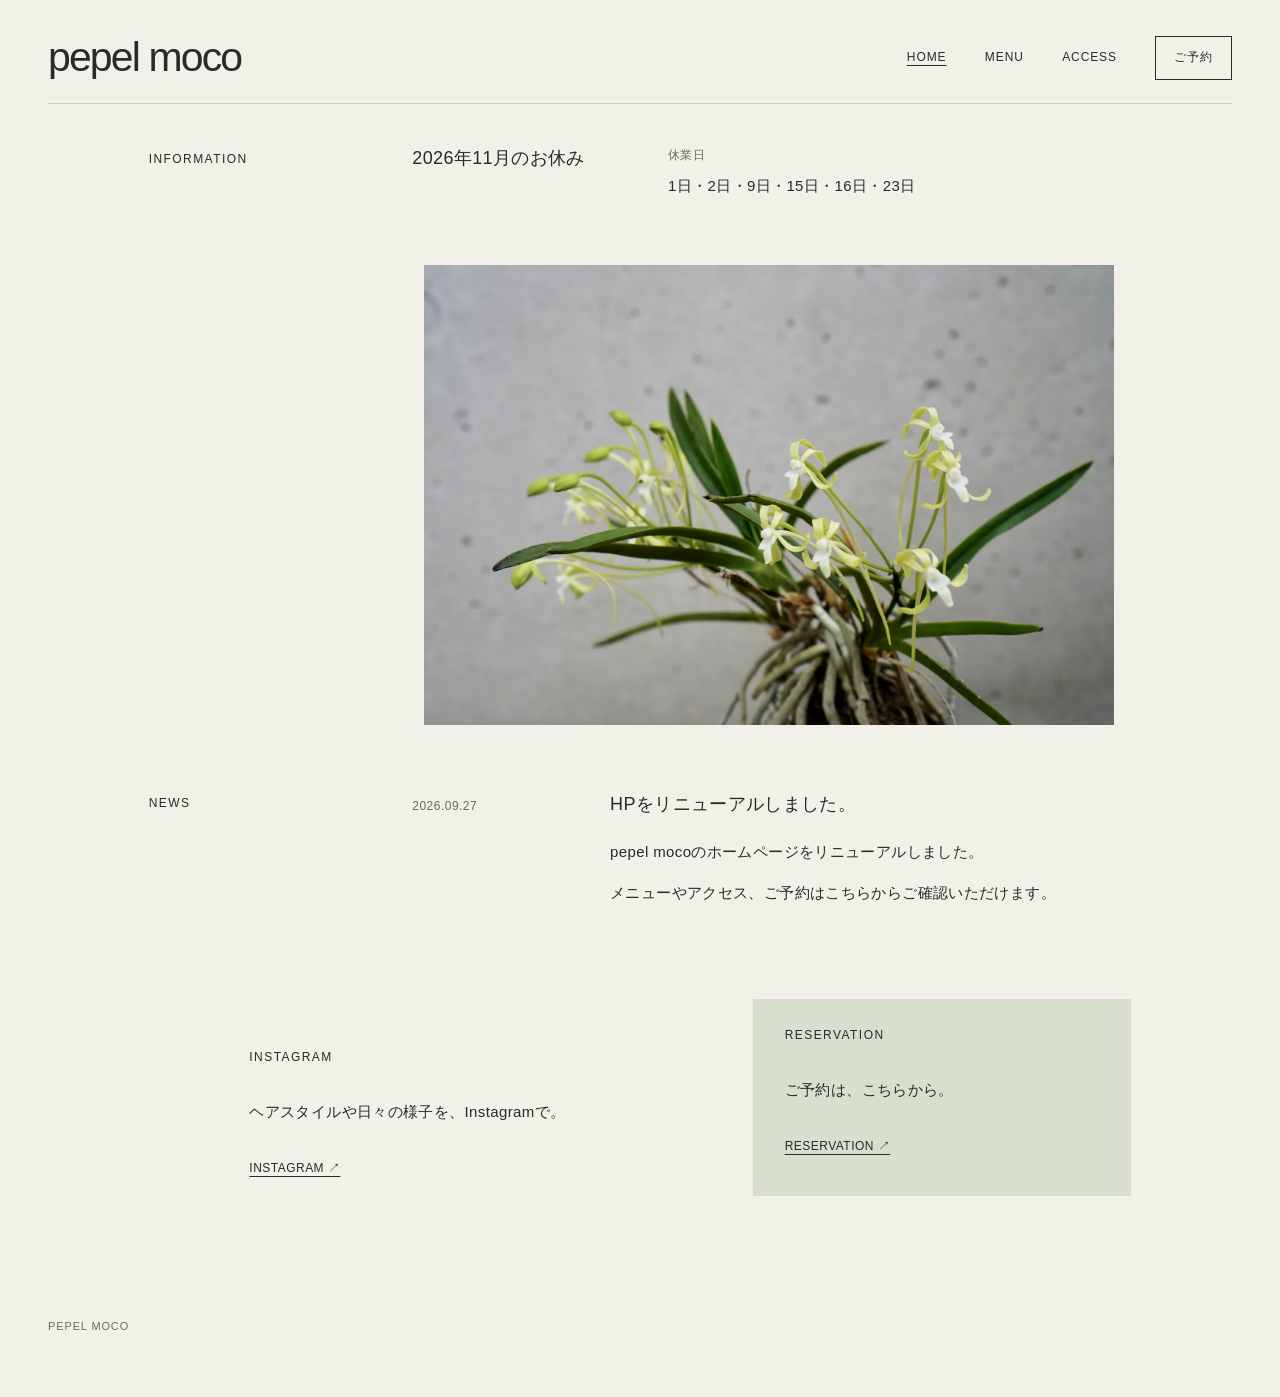
==== index.html @ 018e43db "Update November 2026 salon closure dates" ====
<!doctype html>
<html lang="ja">
<head>
  <meta charset="utf-8">
  <meta name="viewport" content="width=device-width, initial-scale=1, viewport-fit=cover">
  <meta name="description" content="福井の美容室 pepel moco。お休みのお知らせ、メニュー、アクセス、予約のご案内。">
  <title>pepel moco | HAIR SALON / FUKUI / TSURUGA</title>
  <link rel="stylesheet" href="assets/style.css">
</head>
<body class="home">
  <a class="skip-link" href="#main">本文へ移動</a>
  <header class="site-header">
    <h1 class="site-title"><a href="index.html">pepel moco</a></h1>
    <nav class="navigation" aria-label="メインナビゲーション">
      <a href="index.html" aria-current="page">HOME</a>
      <a href="menu.html">MENU</a>
      <a href="access.html">ACCESS</a>
      <a href="reservation.html">ご予約</a>
    </nav>
  </header>
  <main id="main" class="content" tabindex="-1">
    <section class="section information" aria-labelledby="information-title">
      <h2 class="section-title" id="information-title">INFORMATION</h2>
      <!-- INFORMATION EDIT START: pepel コマンドで自動更新 -->
    <article class="notice">
      <h3>2026年11月のお休み</h3>
      <dl class="details">
        <div><dt>休業日</dt><dd>1日・2日・9日・15日・16日・23日</dd></div>
      </dl>
    </article>
    <!-- INFORMATION EDIT END -->
    </section>

    <div class="photo-section">
      <img class="shop-photo" src="assets/images/shop-flower.webp" alt="pepel moco 店内の蘭" width="1800" height="1200" decoding="async">
    </div>

    <section class="section" id="news" aria-labelledby="news-title">
    <h2 class="section-title" id="news-title">NEWS</h2>

    <!-- NEWS EDIT START -->
    <article class="notice">
      <p class="news-date">2026.09.27</p>
      <h3>HPをリニューアルしました。</h3>
      <p>pepel mocoのホームページをリニューアルしました。</p>
      <p>メニューやアクセス、ご予約はこちらからご確認いただけます。</p>
    </article>


    <!-- NEWS EDIT END -->

  </section>

    <section class="section instagram-section" id="instagram" aria-labelledby="instagram-title">
      <h2 class="section-title" id="instagram-title">INSTAGRAM</h2>
      <p>ヘアスタイルや日々の様子を、Instagramで。</p>
      <!-- INSTAGRAM URL: 公式アカウントのリンク先。 -->
      <a class="text-link" href="https://www.instagram.com/pepelmocohair/">INSTAGRAM ↗</a>
    </section>

    <section class="section booking-section" id="reservation" aria-labelledby="reservation-title">
      <h2 class="section-title" id="reservation-title">RESERVATION</h2>
      <p>ご予約は、こちらから。</p>
      <a class="text-link" href="reservation.html">RESERVATION ↗</a>
    </section>
  </main>
  <footer class="site-footer">
    <p>PEPEL MOCO</p>
  </footer>
</body>
</html>
---- assets/style.css ----
/* pepel moco — static site */
:root {
  color-scheme: light;
  --paper: #f1f0e9;
  --ink: #292b27;
  --muted: #686a62;
  --rule: #cecec5;
  --accent: #d9dfcf;
}
* { box-sizing: border-box; }
html { scroll-padding-top: 24px; }
body {
  margin: 0;
  padding-bottom: 0;
  background: var(--paper);
  color: var(--ink);
  font-family: -apple-system, BlinkMacSystemFont, "Helvetica Neue", Arial, sans-serif;
  font-size: 15px;
  line-height: 1.9;
  letter-spacing: .025em;
  overflow-wrap: anywhere;
}
a { color: inherit; text-underline-offset: .3em; }
a:hover { text-decoration-thickness: 2px; }
a:focus-visible { outline: 2px solid currentColor; outline-offset: 4px; }
p { margin: 0 0 20px; }
.site-header, .content, .site-footer { width: min(1380px, calc(100% - 96px)); margin-inline: auto; }
.site-header { display: flex; align-items: center; justify-content: space-between; gap: 32px; padding: 34px 0 22px; border-bottom: 1px solid var(--rule); }
.site-title { margin: 0; font-size: clamp(32px, 3.2vw, 42px); font-weight: 500; letter-spacing: -.045em; line-height: 1.15; }
.site-title a { text-decoration: none; }
.navigation { display: flex; align-items: center; gap: clamp(25px, 3vw, 48px); font-size: 12px; letter-spacing: .075em; }
.navigation a { display: inline-flex; align-items: center; min-height: 44px; text-decoration: none; }
.navigation a[aria-current="page"], .navigation a:hover { text-decoration: underline; }
.navigation a:last-child { padding: 0 18px; border: 1px solid var(--ink); }
.content { margin-top: 40px; margin-bottom: 120px; }
.section { scroll-margin-top: 24px; }
.section-title, .page-title { margin: 0 0 32px; font-size: 12px; font-weight: 500; letter-spacing: .12em; line-height: 1.4; }
.page-title { font-size: 30px; letter-spacing: -.02em; margin-bottom: 54px; }
.home .content { display: grid; grid-template-columns: repeat(12, minmax(0, 1fr)); column-gap: 24px; }
.photo-section { grid-column: 1 / -1; }
.shop-photo { display: block; width: min(690px, 80%); height: auto; margin-left: auto; margin-right: 10%; }
.information { grid-column: 2 / 12; display: grid; grid-template-columns: 1fr 3fr; gap: 24px; align-items: start; margin: 0 0 65px; }
.information .section-title { margin: 7px 0 0; }
.information .notice { display: grid; grid-template-columns: minmax(180px, 1fr) 2fr; gap: 24px; }
.information .notice h3 { margin: 0; }
.notice h3 { margin: 0 0 18px; font-size: 18px; line-height: 1.65; letter-spacing: .02em; font-weight: 500; }
.notice p { max-width: 36em; margin-bottom: 12px; }
.notice .news-date { margin-bottom: 10px; color: var(--muted); font-size: 12px; letter-spacing: .04em; }
.details { margin: 18px 0 28px; }
.details > div { display: grid; grid-template-columns: minmax(0, 1fr) minmax(0, 2fr); gap: 20px; padding: 15px 0; border-bottom: 1px solid var(--rule); }
dt, dd { margin: 0; }
.information .details { margin: 0; }
.information .details > div { display: block; padding: 0; border: 0; }
.information dt { color: var(--muted); font-size: 12px; margin-bottom: 5px; }
.information dd { line-height: 1.9; }
.home #news { grid-column: 2 / 12; display: grid; grid-template-columns: 1fr 3fr; gap: 24px; margin-top: 65px; }
#news .section-title { margin-top: 5px; }
#news .notice { display: grid; grid-template-columns: minmax(110px, 1fr) 3fr; column-gap: 24px; align-content: start; }
#news .news-date { grid-column: 1; grid-row: 1 / span 3; margin-top: 5px; }
#news .notice h3, #news .notice p:not(.news-date) { grid-column: 2; }
.instagram-section { grid-column: 3 / 7; margin-top: 130px; }
.booking-section { grid-column: 8 / 12; margin-top: 80px; padding: 28px 32px; background: var(--accent); }
.text-link { display: inline-flex; align-items: center; min-height: 44px; font-size: 12px; letter-spacing: .04em; }
.inner-page .content { max-width: 900px; }
.inner-page .section { max-width: 720px; }
.inner-page .section + .section { margin-top: 70px; }
.menu-category { margin: 48px 0 0; font-size: 13px; font-weight: 500; letter-spacing: .08em; }
.first-visit-title { margin: 0 0 12px; }
.menu-prices > div { grid-template-columns: minmax(0, 1fr) max-content; }
.menu-prices dd { text-align: right; white-space: nowrap; }
.note { font-size: 13px; color: var(--muted); }
.site-footer { padding: 0 0 40px; font-size: 11px; letter-spacing: .08em; color: var(--muted); }
.skip-link { position: fixed; top: 12px; left: 12px; z-index: 20; padding: 12px; background: var(--paper); transform: translateY(-200%); }
.skip-link:focus { transform: translateY(0); }
@media (max-width: 700px) {
  .site-header, .content, .site-footer { width: calc(100% - 40px); }
  .site-header { display: block; padding: 25px 0 12px; }
  .site-title { font-size: 32px; }
  .navigation { padding-top: 18px; gap: 8px; justify-content: space-between; font-size: 11px; }
  .navigation a:last-child { padding: 0 12px; }
  .content { margin-top: 32px; margin-bottom: 100px; }
  .home .content { grid-template-columns: repeat(4, minmax(0, 1fr)); column-gap: 12px; }
  .photo-section { grid-column: 1 / 5; }
  .shop-photo { width: 86%; margin-left: auto; margin-right: 4%; }
  .information { grid-column: 1 / 5; display: block; margin: 0 0 45px; }
  .information .section-title { margin: 0 0 20px; }
  .information .notice { display: block; margin-left: 12%; }
  .information .notice h3 { margin-bottom: 14px; }
  .home #news { grid-column: 1 / 5; display: block; margin-top: 65px; padding: 0; }
  #news .section-title { margin: 0 0 20px; }
  #news .notice { display: block; margin-left: 12%; }
  .instagram-section { grid-column: 1 / 5; margin-top: 75px; }
  .booking-section { grid-column: 2 / 5; margin-top: 65px; padding: 22px; }
  .page-title { margin-bottom: 40px; }
  .details > div { gap: 12px; }
}
@media print {
  body { padding-bottom: 0; }
  .skip-link { display: none; }
}
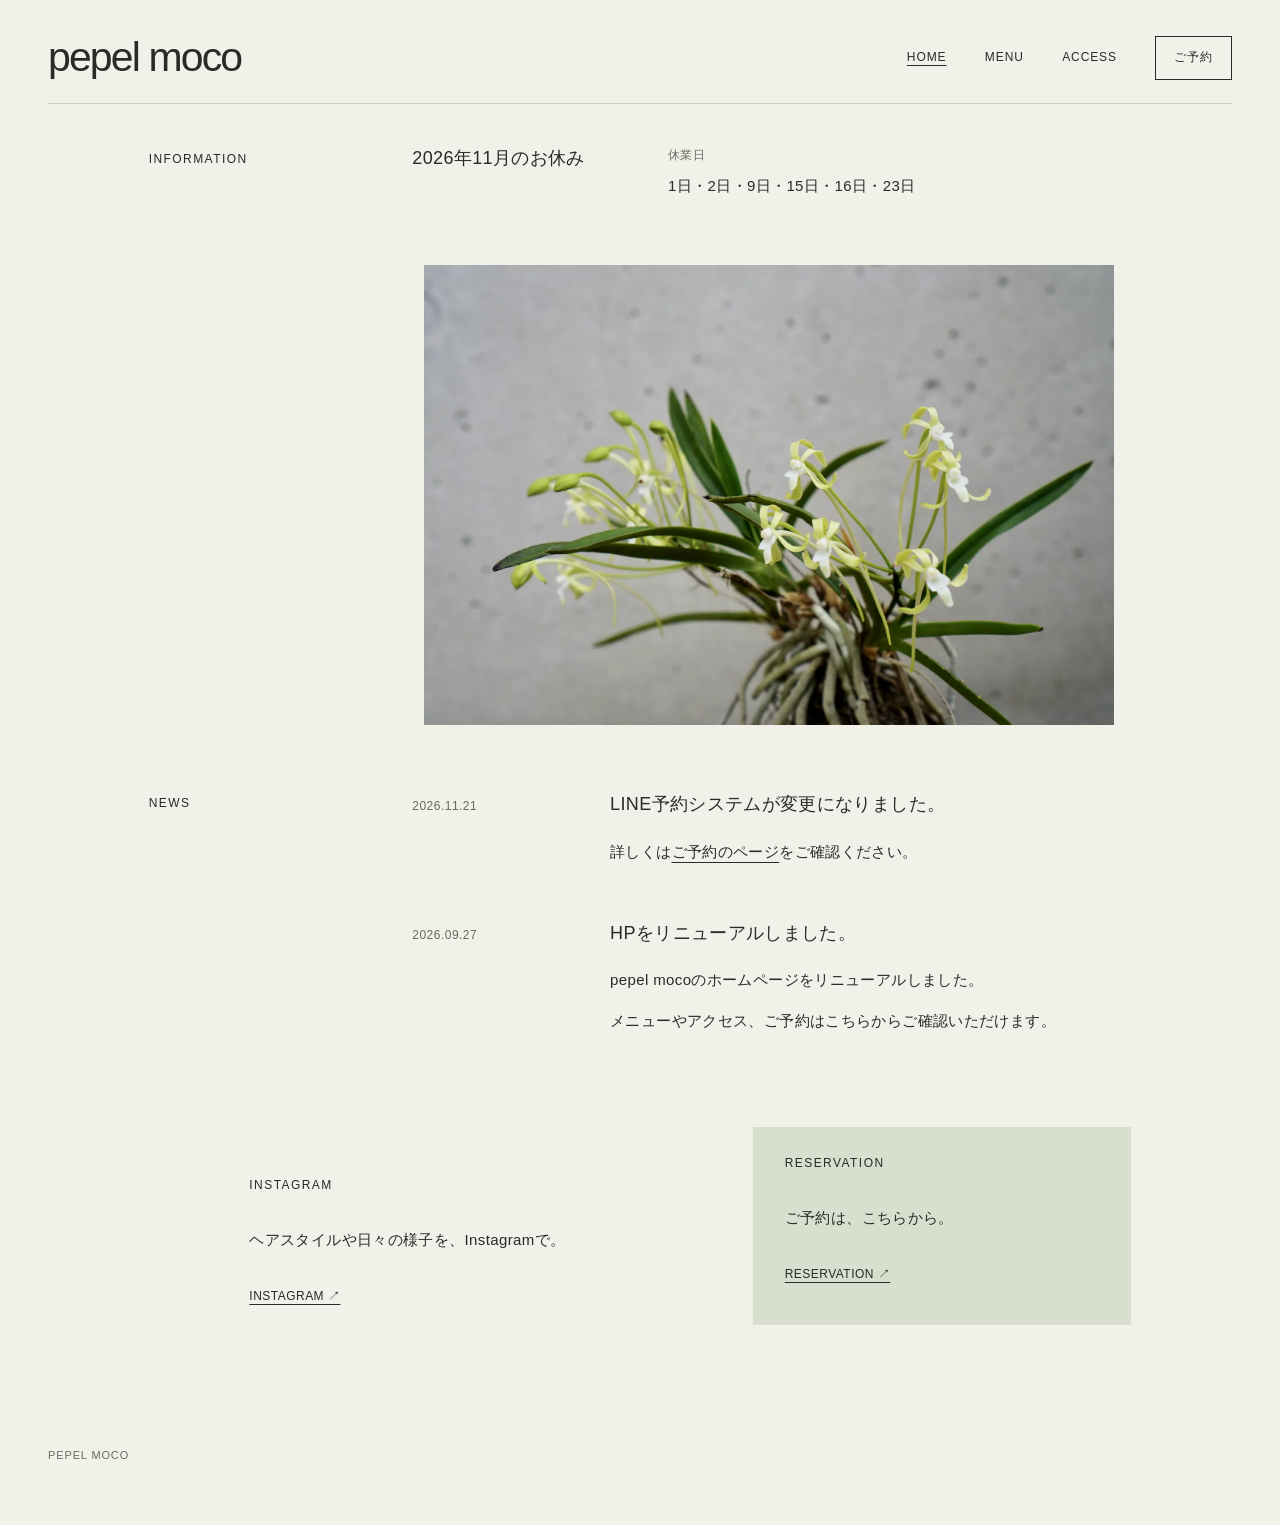
==== commit 045d2362: "NEWS: LINE予約システム変更のお知らせ (2026.11.21) Co-Authored-By: Claude Opus 5.5 <noreply@anthropic.com> Claude-" ====
--- a/index.html
+++ b/index.html
@@ -40,6 +40,12 @@
 
     <!-- NEWS EDIT START -->
     <article class="notice">
+      <p class="news-date">2026.11.21</p>
+      <h3>LINE予約システムが変更になりました。</h3>
+      <p>詳しくは<a href="reservation.html">ご予約のページ</a>をご確認ください。</p>
+    </article>
+
+    <article class="notice">
       <p class="news-date">2026.09.27</p>
       <h3>HPをリニューアルしました。</h3>
       <p>pepel mocoのホームページをリニューアルしました。</p>
--- a/assets/style.css
+++ b/assets/style.css
@@ -56,6 +56,8 @@
 .home #news { grid-column: 2 / 12; display: grid; grid-template-columns: 1fr 3fr; gap: 24px; margin-top: 65px; }
 #news .section-title { margin-top: 5px; }
 #news .notice { display: grid; grid-template-columns: minmax(110px, 1fr) 3fr; column-gap: 24px; align-content: start; }
+.home #news .notice { grid-column: 2; }
+.home #news .notice + .notice { margin-top: 16px; }
 #news .news-date { grid-column: 1; grid-row: 1 / span 3; margin-top: 5px; }
 #news .notice h3, #news .notice p:not(.news-date) { grid-column: 2; }
 .instagram-section { grid-column: 3 / 7; margin-top: 130px; }
@@ -68,7 +70,12 @@
 .first-visit-title { margin: 0 0 12px; }
 .menu-prices > div { grid-template-columns: minmax(0, 1fr) max-content; }
 .menu-prices dd { text-align: right; white-space: nowrap; }
+.menu-note { display: block; margin-top: 4px; font-size: 12px; line-height: 1.7; font-weight: 400; color: var(--muted); }
 .note { font-size: 13px; color: var(--muted); }
+.reservation-notice { margin: 0 0 28px; padding: 16px 18px; border: 1px solid var(--ink); background: var(--accent); }
+.reservation-notice p { margin: 0; line-height: 1.8; }
+.reservation-notice p + p { margin-top: 6px; font-size: 14px; }
+.reservation-notice strong { font-weight: 600; }
 .site-footer { padding: 0 0 40px; font-size: 11px; letter-spacing: .08em; color: var(--muted); }
 .skip-link { position: fixed; top: 12px; left: 12px; z-index: 20; padding: 12px; background: var(--paper); transform: translateY(-200%); }
 .skip-link:focus { transform: translateY(0); }
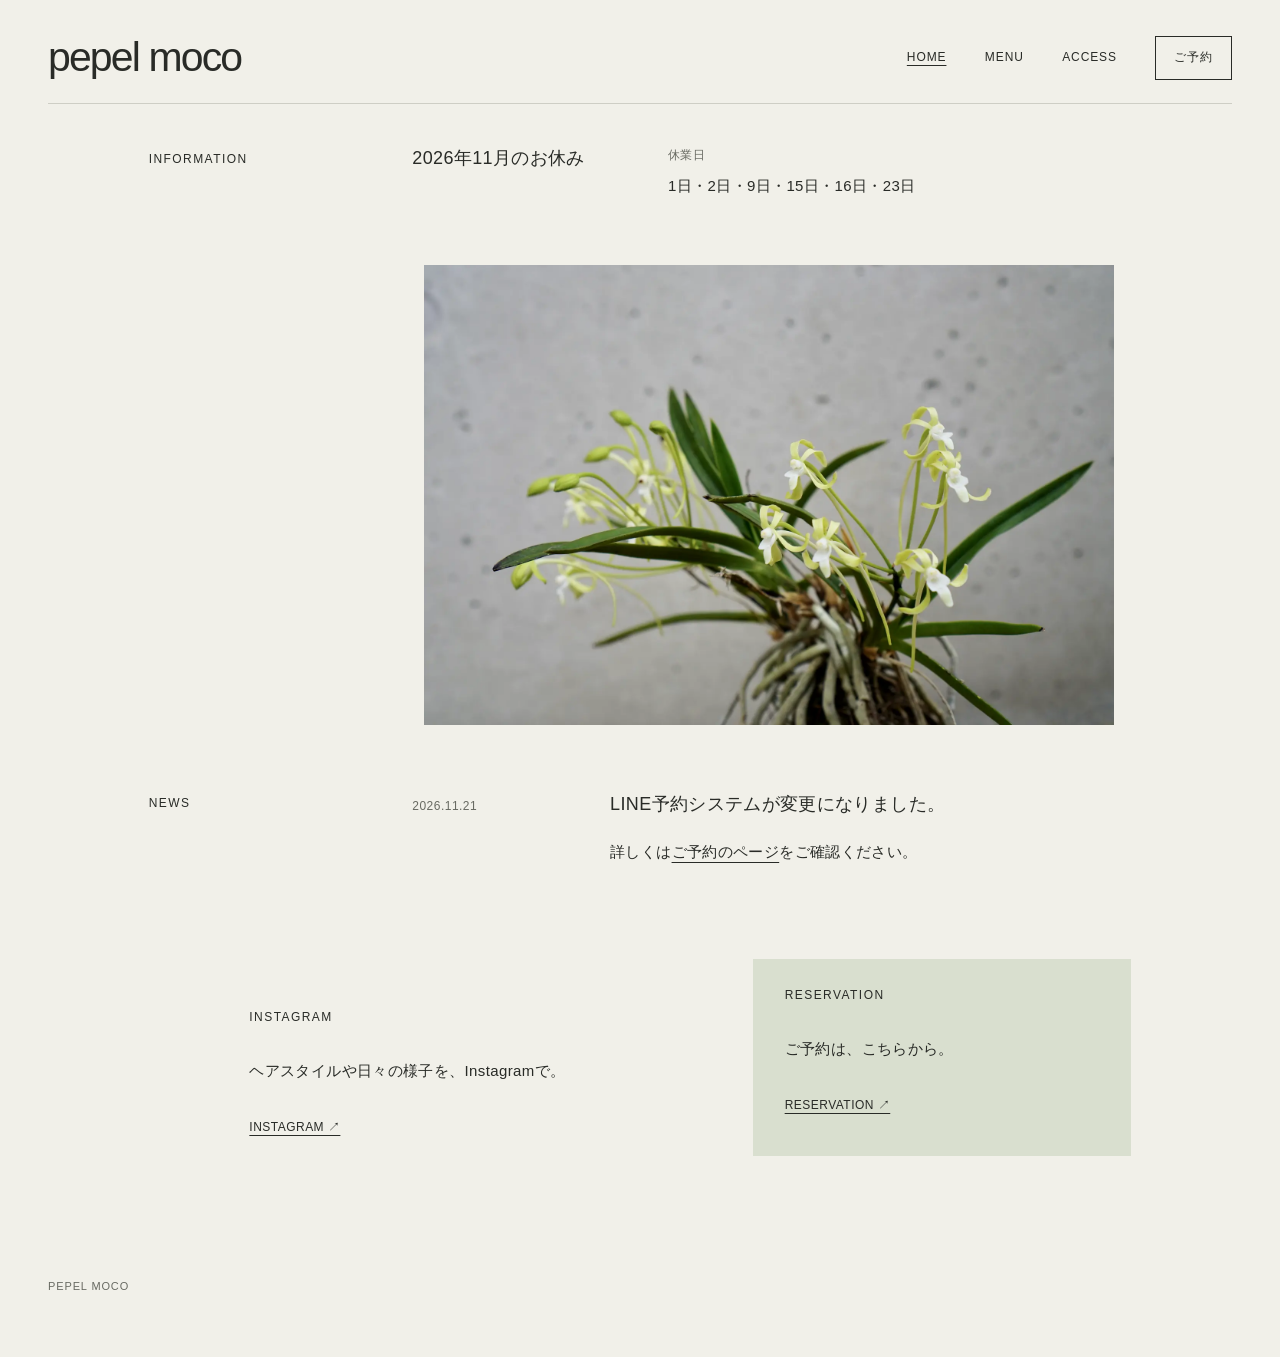
==== commit 3dd7fc3a: "NEWS: 最新1件のみ表示（旧記事を削除、CSS変更を取り消し） Co-Authored-By: Claude Opus 5.5 <noreply@anthropic.com> Claude-Ses" ====
--- a/index.html
+++ b/index.html
@@ -45,13 +45,6 @@
       <p>詳しくは<a href="reservation.html">ご予約のページ</a>をご確認ください。</p>
     </article>
 
-    <article class="notice">
-      <p class="news-date">2026.09.27</p>
-      <h3>HPをリニューアルしました。</h3>
-      <p>pepel mocoのホームページをリニューアルしました。</p>
-      <p>メニューやアクセス、ご予約はこちらからご確認いただけます。</p>
-    </article>
-
 
     <!-- NEWS EDIT END -->
 
--- a/assets/style.css
+++ b/assets/style.css
@@ -56,8 +56,6 @@
 .home #news { grid-column: 2 / 12; display: grid; grid-template-columns: 1fr 3fr; gap: 24px; margin-top: 65px; }
 #news .section-title { margin-top: 5px; }
 #news .notice { display: grid; grid-template-columns: minmax(110px, 1fr) 3fr; column-gap: 24px; align-content: start; }
-.home #news .notice { grid-column: 2; }
-.home #news .notice + .notice { margin-top: 16px; }
 #news .news-date { grid-column: 1; grid-row: 1 / span 3; margin-top: 5px; }
 #news .notice h3, #news .notice p:not(.news-date) { grid-column: 2; }
 .instagram-section { grid-column: 3 / 7; margin-top: 130px; }
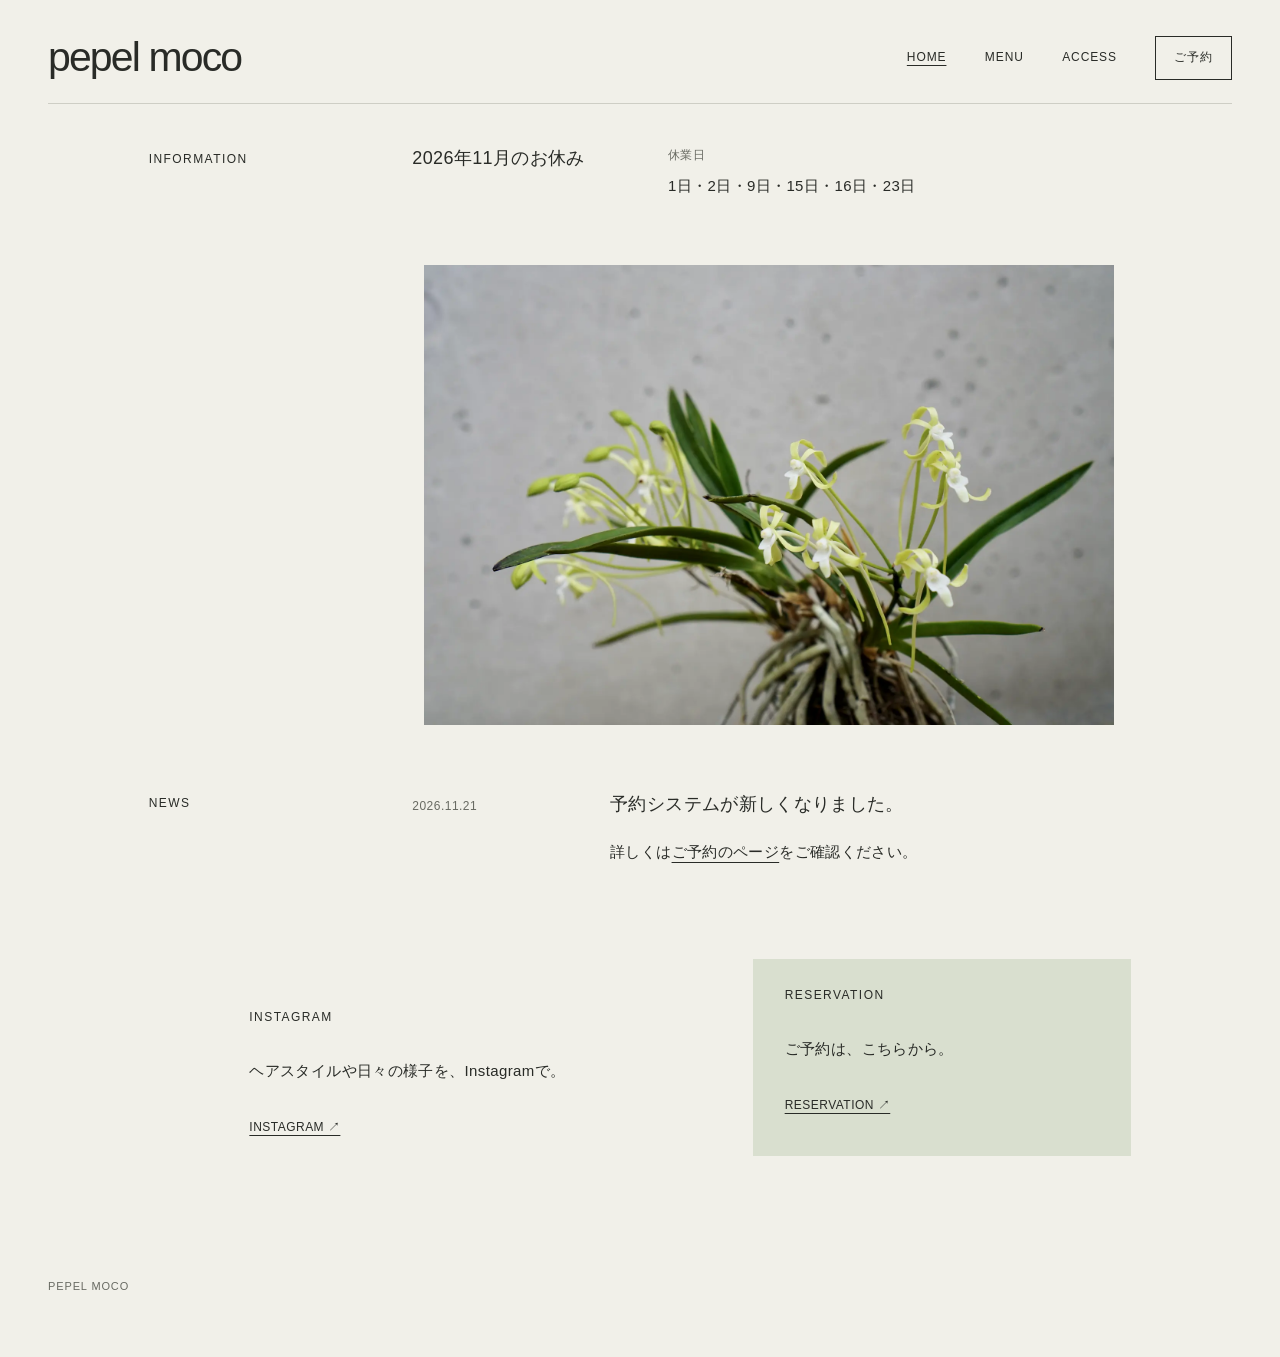
==== commit c7c51957: "NEWS: 見出しを「予約システムが新しくなりました。」に変更 Co-Authored-By: Claude Opus 5.5 <noreply@anthropic.com> Claude-Sessi" ====
--- a/index.html
+++ b/index.html
@@ -41,7 +41,7 @@
     <!-- NEWS EDIT START -->
     <article class="notice">
       <p class="news-date">2026.11.21</p>
-      <h3>LINE予約システムが変更になりました。</h3>
+      <h3>予約システムが新しくなりました。</h3>
       <p>詳しくは<a href="reservation.html">ご予約のページ</a>をご確認ください。</p>
     </article>
 
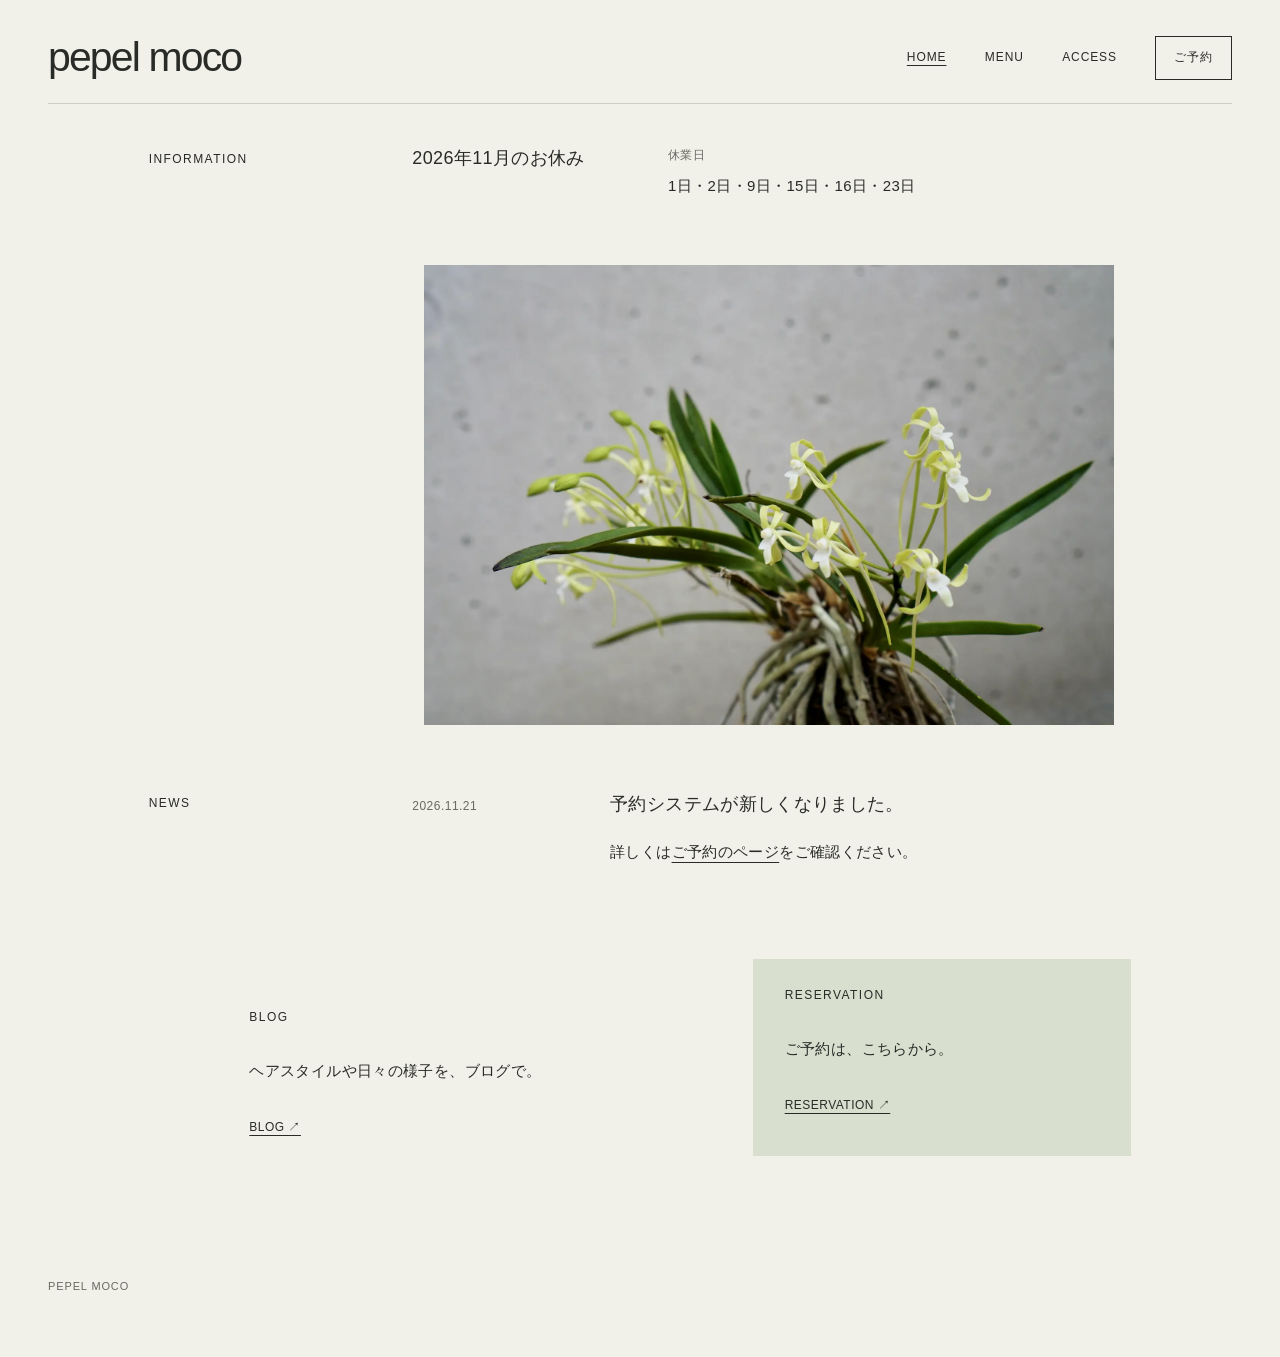
==== commit edf3f164: "HPのINSTAGRAM欄をBLOG(Tumblr)リンクに差し替え Co-Authored-By: Claude Opus 5.5 <noreply@anthropic.com> Claude-Se" ====
--- a/index.html
+++ b/index.html
@@ -50,11 +50,11 @@
 
   </section>
 
-    <section class="section instagram-section" id="instagram" aria-labelledby="instagram-title">
-      <h2 class="section-title" id="instagram-title">INSTAGRAM</h2>
-      <p>ヘアスタイルや日々の様子を、Instagramで。</p>
-      <!-- INSTAGRAM URL: 公式アカウントのリンク先。 -->
-      <a class="text-link" href="https://www.instagram.com/pepelmocohair/">INSTAGRAM ↗</a>
+    <section class="section blog-section" id="blog" aria-labelledby="blog-title">
+      <h2 class="section-title" id="blog-title">BLOG</h2>
+      <p>ヘアスタイルや日々の様子を、ブログで。</p>
+      <!-- BLOG URL: Tumblrのリンク先。 -->
+      <a class="text-link" href="https://pepelmoco-hair.tumblr.com/">BLOG ↗</a>
     </section>
 
     <section class="section booking-section" id="reservation" aria-labelledby="reservation-title">
--- a/assets/style.css
+++ b/assets/style.css
@@ -58,7 +58,7 @@
 #news .notice { display: grid; grid-template-columns: minmax(110px, 1fr) 3fr; column-gap: 24px; align-content: start; }
 #news .news-date { grid-column: 1; grid-row: 1 / span 3; margin-top: 5px; }
 #news .notice h3, #news .notice p:not(.news-date) { grid-column: 2; }
-.instagram-section { grid-column: 3 / 7; margin-top: 130px; }
+.blog-section { grid-column: 3 / 7; margin-top: 130px; }
 .booking-section { grid-column: 8 / 12; margin-top: 80px; padding: 28px 32px; background: var(--accent); }
 .text-link { display: inline-flex; align-items: center; min-height: 44px; font-size: 12px; letter-spacing: .04em; }
 .inner-page .content { max-width: 900px; }
@@ -94,7 +94,7 @@
   .home #news { grid-column: 1 / 5; display: block; margin-top: 65px; padding: 0; }
   #news .section-title { margin: 0 0 20px; }
   #news .notice { display: block; margin-left: 12%; }
-  .instagram-section { grid-column: 1 / 5; margin-top: 75px; }
+  .blog-section { grid-column: 1 / 5; margin-top: 75px; }
   .booking-section { grid-column: 2 / 5; margin-top: 65px; padding: 22px; }
   .page-title { margin-bottom: 40px; }
   .details > div { gap: 12px; }
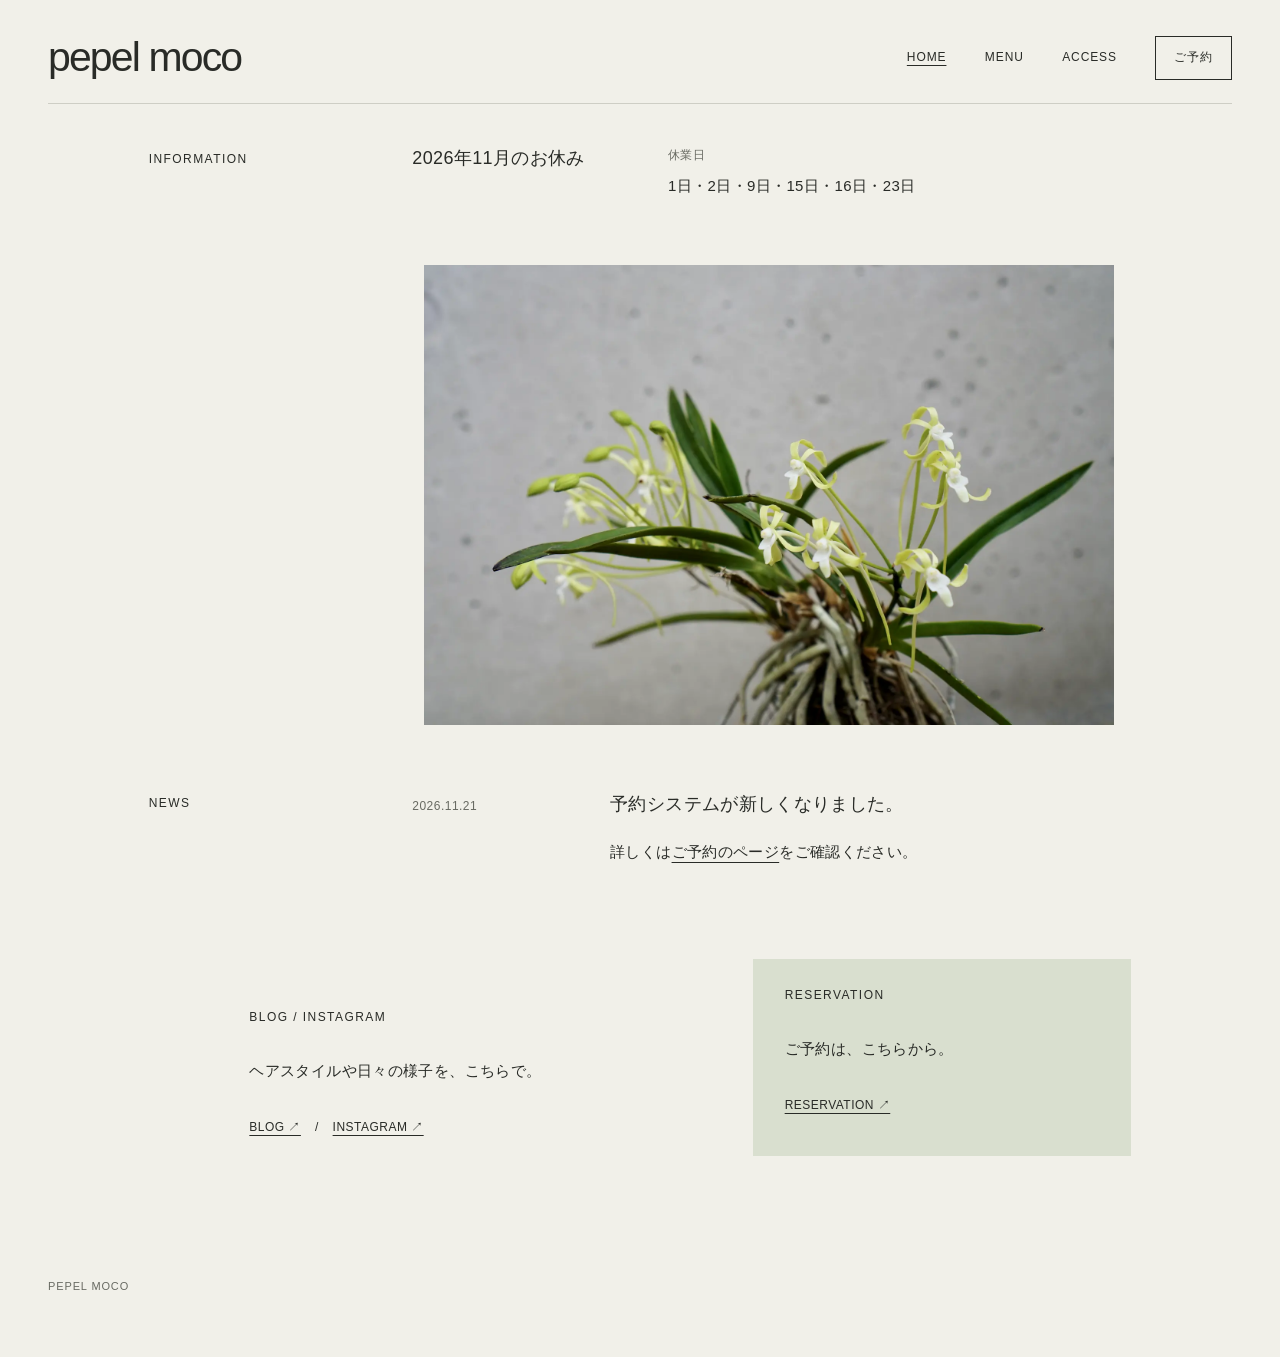
==== commit 8f16247e: "トップのBLOG欄にINSTAGRAMリンクを並べて2リンクにする Co-Authored-By: Claude Opus 5.5 <noreply@anthropic.com> Claude-Ses" ====
--- a/index.html
+++ b/index.html
@@ -50,11 +50,12 @@
 
   </section>
 
-    <section class="section blog-section" id="blog" aria-labelledby="blog-title">
-      <h2 class="section-title" id="blog-title">BLOG</h2>
-      <p>ヘアスタイルや日々の様子を、ブログで。</p>
-      <!-- BLOG URL: Tumblrのリンク先。 -->
-      <a class="text-link" href="https://pepelmoco-hair.tumblr.com/">BLOG ↗</a>
+    <section class="section instagram-section" id="blog" aria-labelledby="blog-title">
+      <h2 class="section-title" id="blog-title">BLOG / INSTAGRAM</h2>
+      <p>ヘアスタイルや日々の様子を、こちらで。</p>
+      <!-- BLOG URL: Tumblrのリンク先。INSTAGRAM URL: 公式アカウントのリンク先。 -->
+      <!-- 区切りの見た目はインライン指定（style.cssはブラウザにキャッシュされるため触らない）。 -->
+      <a class="text-link" href="https://pepelmoco-hair.tumblr.com/">BLOG ↗</a><span aria-hidden="true" style="margin: 0 14px; font-size: 12px;">/</span><a class="text-link" href="https://www.instagram.com/pepelmocohair/">INSTAGRAM ↗</a>
     </section>
 
     <section class="section booking-section" id="reservation" aria-labelledby="reservation-title">
--- a/assets/style.css
+++ b/assets/style.css
@@ -58,7 +58,7 @@
 #news .notice { display: grid; grid-template-columns: minmax(110px, 1fr) 3fr; column-gap: 24px; align-content: start; }
 #news .news-date { grid-column: 1; grid-row: 1 / span 3; margin-top: 5px; }
 #news .notice h3, #news .notice p:not(.news-date) { grid-column: 2; }
-.blog-section { grid-column: 3 / 7; margin-top: 130px; }
+.instagram-section { grid-column: 3 / 7; margin-top: 130px; }
 .booking-section { grid-column: 8 / 12; margin-top: 80px; padding: 28px 32px; background: var(--accent); }
 .text-link { display: inline-flex; align-items: center; min-height: 44px; font-size: 12px; letter-spacing: .04em; }
 .inner-page .content { max-width: 900px; }
@@ -94,7 +94,7 @@
   .home #news { grid-column: 1 / 5; display: block; margin-top: 65px; padding: 0; }
   #news .section-title { margin: 0 0 20px; }
   #news .notice { display: block; margin-left: 12%; }
-  .blog-section { grid-column: 1 / 5; margin-top: 75px; }
+  .instagram-section { grid-column: 1 / 5; margin-top: 75px; }
   .booking-section { grid-column: 2 / 5; margin-top: 65px; padding: 22px; }
   .page-title { margin-bottom: 40px; }
   .details > div { gap: 12px; }
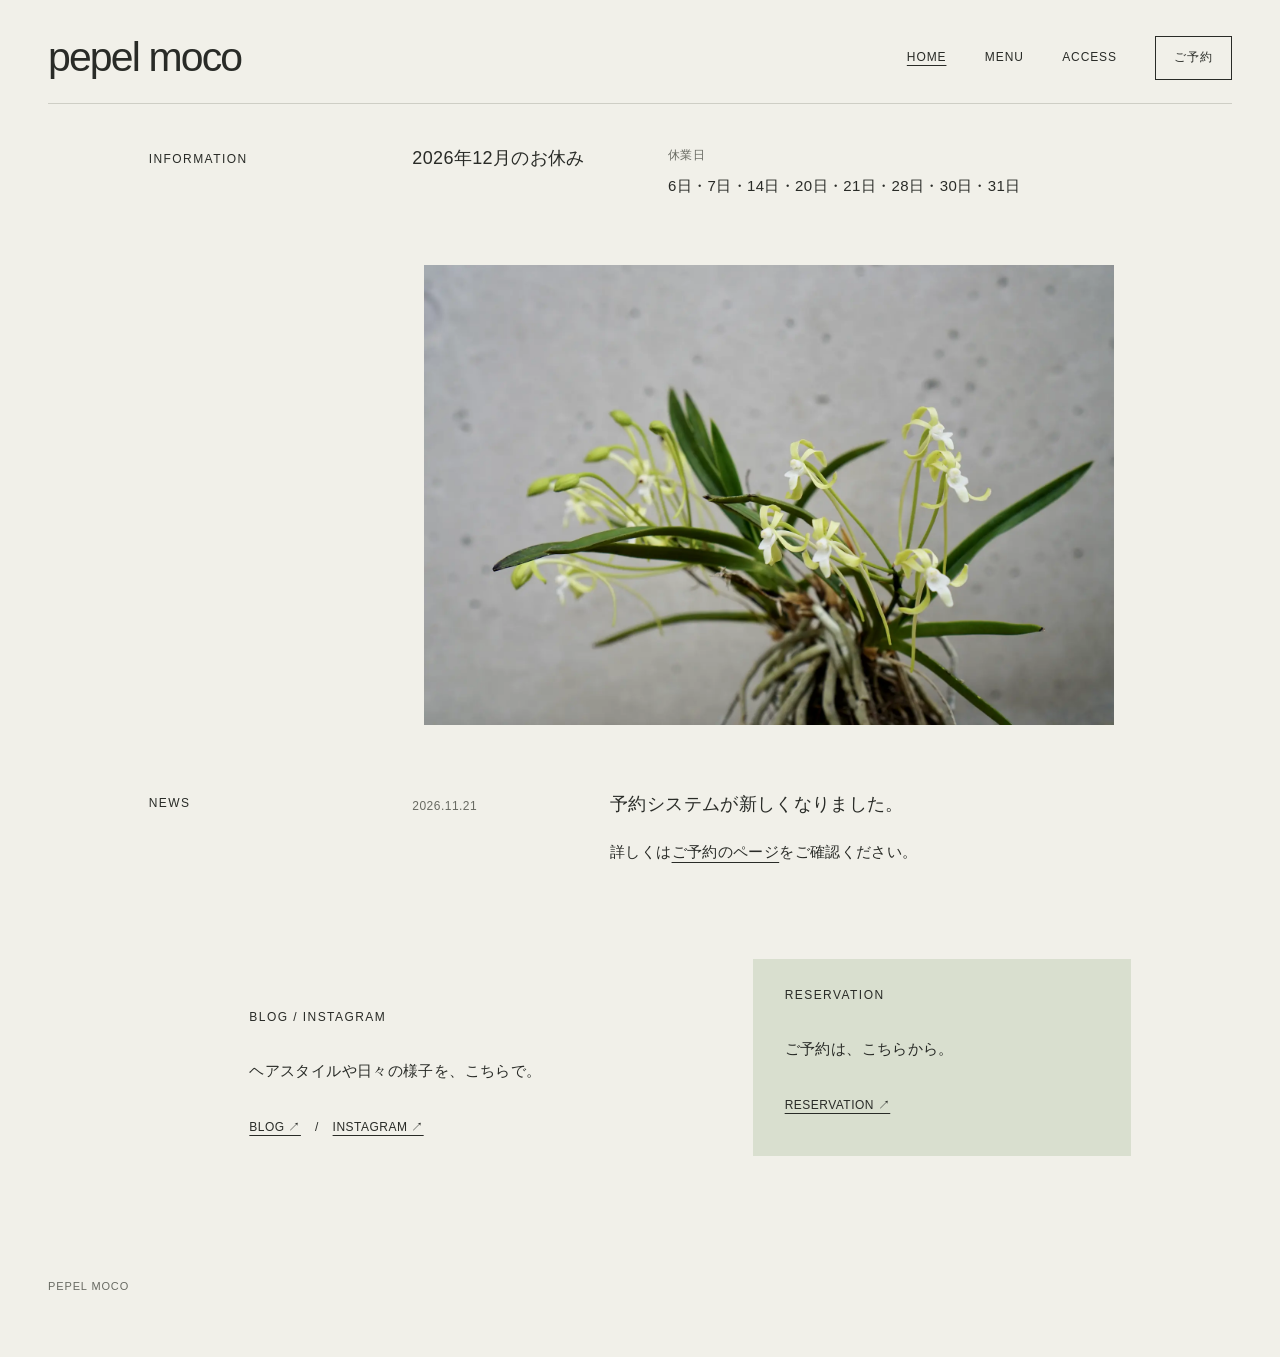
==== commit 402ebec3: "INFORMATION: 2026年12月のお休みに更新 Co-Authored-By: Claude Opus 5.5 <noreply@anthropic.com> Claude-Session:" ====
--- a/index.html
+++ b/index.html
@@ -23,9 +23,9 @@
       <h2 class="section-title" id="information-title">INFORMATION</h2>
       <!-- INFORMATION EDIT START: pepel コマンドで自動更新 -->
     <article class="notice">
-      <h3>2026年11月のお休み</h3>
+      <h3>2026年12月のお休み</h3>
       <dl class="details">
-        <div><dt>休業日</dt><dd>1日・2日・9日・15日・16日・23日</dd></div>
+        <div><dt>休業日</dt><dd><span style="white-space: nowrap;">6日</span>・<span style="white-space: nowrap;">7日</span>・<span style="white-space: nowrap;">14日</span>・<span style="white-space: nowrap;">20日</span>・<span style="white-space: nowrap;">21日</span>・<span style="white-space: nowrap;">28日</span>・<span style="white-space: nowrap;">30日</span>・<span style="white-space: nowrap;">31日</span></dd></div>
       </dl>
     </article>
     <!-- INFORMATION EDIT END -->
